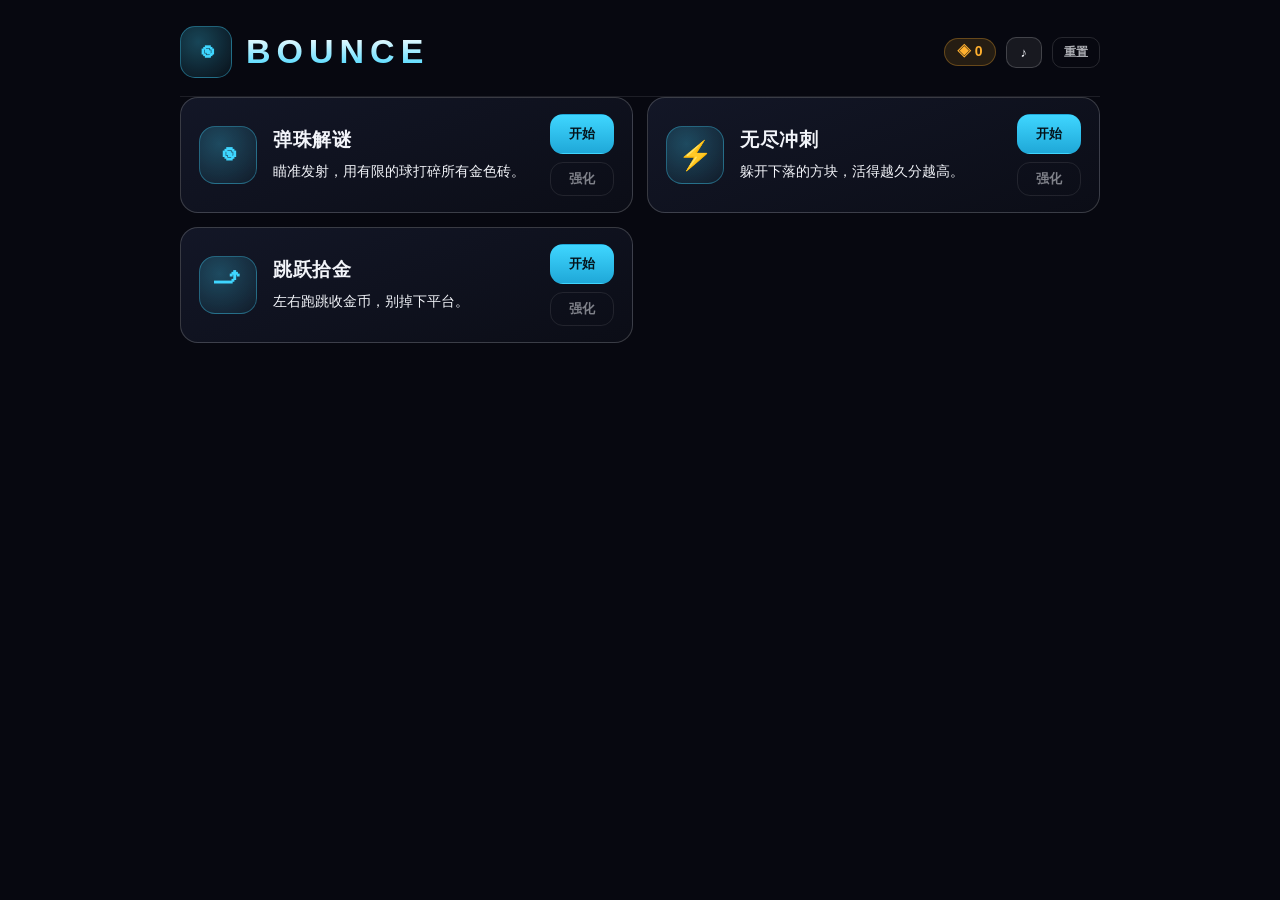
==== index.html @ 0e56fa8e "v31: add 跳跃拾金 platformer as third game; horizontal viewport, own shop, unified wallet" ====
<!DOCTYPE html>
<html lang="zh-CN">
<head>
<meta charset="UTF-8">
<meta name="viewport" content="width=device-width, initial-scale=1.0, maximum-scale=1.0, user-scalable=no">
<meta name="description" content="BOUNCE · 弹珠解谜、无尽冲刺、跳跃拾金。">
<title>BOUNCE</title>
<link rel="icon" href="data:image/svg+xml,%3Csvg xmlns='http://www.w3.org/2000/svg' viewBox='0 0 32 32'%3E%3Ccircle cx='16' cy='16' r='7' fill='%233fd6ff'/%3E%3Cpath d='M4 26 L28 10' stroke='%23ffb02e' stroke-width='3' stroke-linecap='round' stroke-dasharray='4 3'/%3E%3C/svg%3E">
<link rel="manifest" href="manifest.webmanifest?v=31">
<meta name="theme-color" content="#05060c">
<link rel="apple-touch-icon" href="icon-512.png">
<link rel="stylesheet" href="style.css?v=31">
</head>
<body>
<div id="app">
  <canvas id="game"></canvas>

  <div id="errOverlay" class="hidden">
    <div class="err-box"><h3>错误</h3><pre id="errText"></pre></div>
  </div>

  <div id="phaseBanner" class="phase-banner hidden"></div>

  <!-- In-game HUD -->
  <div id="hud" class="hidden">
    <div class="top">
      <button id="btnBack" class="chip">← 大厅</button>
      <button id="btnMenu" class="chip">菜单</button>
      <div class="lvname"><b id="hudName">—</b><span id="hudGoal">—</span></div>
      <div class="topright">
        <span id="hudCoin" class="coin">◈ 0</span>
        <button id="btnSound" class="chip">♪</button>
      </div>
    </div>

    <div class="statusbar">
      <div class="stat"><span>剩余球</span><b id="hudBalls">0</b></div>
      <div class="stat"><span>目标</span><b id="hudTargets">0</b></div>
      <div class="stat"><span>连击</span><b id="hudCombo">0</b></div>
    </div>

    <div class="autoline" id="hudAuto">拖动 / ←→ 瞄准 · ↑↓ 力度 · 空格发射</div>

    <div class="bottom">
      <button id="btnUndo" class="act hidden">撤回<kbd>Z</kbd></button>
      <button id="btnRestart" class="act">重来<kbd>R</kbd></button>
      <button id="btnNext" class="act primary hidden">下一关<kbd>N</kbd></button>
    </div>

    <div id="pad" class="pad">
      <button id="padRotL" class="pk">⟲</button>
      <button id="padPwrU" class="pk">▲</button>
      <button id="padFire" class="pk fire">●</button>
      <button id="padPwrD" class="pk">▼</button>
      <button id="padRotR" class="pk">⟳</button>
    </div>

    <!-- 跳跃拾金的虚拟按键：只在 hop 模式显示，按住左右持续跑、点右下起跳 -->
    <div id="hopPad" class="hop-pad hidden">
      <div class="hop-lr">
        <button id="hopLeft" class="hk">◀</button>
        <button id="hopRight" class="hk">▶</button>
      </div>
      <button id="hopJump" class="hk jump">⤴</button>
    </div>
  </div>

  <!-- Game hall: one card per game, driven by the B.Games registry -->
  <div id="screenHub" class="screen hub-screen">
    <div class="portal">
      <header class="portal-head">
        <div class="brand">
          <div class="brand-mark">◉</div>
          <div class="brand-txt"><h1>BOUNCE</h1></div>
        </div>
        <div class="portal-wallet">
          <span class="coin">◈ <b id="hCoin">0</b></span>
          <button id="btnHubSound" class="chip">♪</button>
          <button id="btnHubReset" class="chip ghost small">重置</button>
        </div>
      </header>

      <div id="hubContinue" class="portal-continue hidden">
        <b id="hubLastName">—</b>
        <button id="btnHubContinue" class="btn primary">继续玩</button>
      </div>

      <div id="hubToolbar" class="portal-toolbar hidden">
        <div id="hubCats" class="cats"></div>
        <label class="search"><span>⌕</span><input id="hubSearch" type="search" placeholder="找游戏" autocomplete="off"></label>
      </div>

      <div id="gameCards" class="gamecards"></div>
      <p id="hubEmpty" class="portal-empty hidden">没找到这个游戏</p>
    </div>
  </div>

  <!-- Marble puzzle menu -->
  <div id="screenMenu" class="screen">
    <div class="mi">
      <div class="glow"></div>
      <button id="btnMenuBack" class="backlink">← 大厅</button>
      <h1>弹珠解谜</h1>
      <p class="sub">200 关全开 · 球有限，弹道可见</p>
      <div class="mstats">
        <div><b id="mCoin">0</b><span>金币</span></div>
        <div><b id="mDone">0</b><span>已通关</span></div>
        <div><b id="mBest">—</b><span>最远</span></div>
      </div>
      <div class="btns">
        <button id="btnPlay2" class="btn primary big">继续 · 第 <span id="mNext">1</span> 关</button>
        <button id="btnLv" class="btn ghost">选关</button>
        <button id="btnUp" class="btn ghost">强化</button>
        <button id="btnHow" class="btn ghost">玩法介绍</button>
        <button id="btnReset" class="btn ghost small">重置存档</button>
      </div>
    </div>
  </div>

  <!-- Level select -->
  <div id="screenLevels" class="screen hidden">
    <div class="li">
      <div class="lhead"><h2>选择关卡</h2><span id="lvProgress"></span></div>
      <div class="ltools">
        <div id="lvRanges" class="ranges">
          <button class="range on">1–50</button>
          <button class="range">51–100</button>
          <button class="range">101–150</button>
          <button class="range">151–200</button>
        </div>
        <div class="jump">
          <input id="lvJump" type="number" min="1" max="200" placeholder="关号">
          <button id="btnLvJump" class="btn ghost small">跳转</button>
        </div>
      </div>
      <div id="lvGrid" class="grid"></div>
      <button id="btnLvBack" class="btn ghost">返回</button>
    </div>
  </div>

  <!-- Marble upgrades -->
  <div id="screenUpgrades" class="screen hidden">
    <div class="li">
      <div class="lhead">
        <h2>强化</h2>
        <span class="coin big">◈ <b id="upCoin">0</b></span>
      </div>
      <p class="uphint">阵亡金币不丢，每一关都为下一关蓄水。</p>
      <div id="upList" class="uplist"></div>
      <button id="btnUpBack" class="btn ghost">返回</button>
    </div>
  </div>

  <!-- Runner upgrades -->
  <div id="screenRunnerShop" class="screen hidden">
    <div class="li">
      <div class="lhead">
        <h2>无尽冲刺 · 强化</h2>
        <span class="coin big">◈ <b id="runnerWallet">0</b></span>
      </div>
      <p class="uphint">跑出来的金币买永久强化，阵亡保留，跨局生效。</p>
      <div id="runnerUpList" class="uplist"></div>
      <button id="btnRunnerMute" class="btn ghost">🔊 音乐：开</button>
      <button id="btnRunnerBack" class="btn ghost">返回大厅</button>
    </div>
  </div>

  <!-- Hop upgrades -->
  <div id="screenHopShop" class="screen hidden">
    <div class="li">
      <div class="lhead">
        <h2>跳跃拾金 · 强化</h2>
        <span class="coin big">◈ <b id="hopWallet">0</b></span>
      </div>
      <p class="uphint">跑出来的金币买永久强化，阵亡保留，跨局生效。</p>
      <div id="hopUpList" class="uplist"></div>
      <button id="btnHopBack" class="btn ghost">返回大厅</button>
    </div>
  </div>

  <!-- Result -->
  <div id="screenResult" class="screen hidden">
    <div class="ri">
      <p id="rTitle" class="rtitle">通关</p>
      <div id="rStars" class="rstars"></div>
      <div id="rStats" class="rstats"></div>
      <div class="rbtns">
        <button id="btnAgain" class="btn primary">再玩一次</button>
        <button id="btnNext2" class="btn ghost">下一关</button>
        <button id="btnHome" class="btn ghost">选关</button>
        <button id="btnResultHub" class="btn ghost">回大厅</button>
      </div>
    </div>
  </div>

  <!-- How to play -->
  <div id="screenHow" class="screen hidden">
    <div class="hi">
      <h2>玩法介绍</h2>
      <div class="hl">
        <div class="step"><b>目标</b><span>打碎所有<b class="gold">金色目标砖</b>即可过关，其它砖可打可不打。</span></div>
        <div class="step"><b>第一步 · 瞄准</b><span>在场上<b>按住往任意方向拖</b>，球会从边框沿这个方向打进来；也可以用<b>←→ 调角度、↑↓ 调力度、空格发射</b>（手机用屏幕箭头）。会出现一条虚线——那就是球真实会走的路线。四面都是墙，上下左右都能打。</span></div>
        <div class="step"><b>第二步 · 谋划</b><span>虚线只显示前 <b id="howSeg">2</b> 次反弹，之后是黑的。你能算多远，就是你的本事。<b>强化能让你看得更远。</b></span></div>
        <div class="step"><b>第三步 · 省球</b><span>球有限。清完目标前球用光 = <b class="red">游戏结束</b>。所以真正的难题不是"能不能过"，而是<b>"用几颗球过"</b>——没用掉的球变成金币。</span></div>

        <div><b>场上都有啥</b><span>
          <i class="lg brick"></i><b>普通砖</b> 数字是血量，一下掉一格<br>
          <i class="lg target"></i><b class="gold">目标砖</b> 必须清空，发光金色<br>
          <i class="lg steel"></i><b>钢块</b> 打不碎，只能反弹——当跳板用<br>
          <i class="lg bomb"></i><b>炸弹</b> 一碰就炸，炸到周围所有砖<br>
          <i class="lg portal"></i><b>传送门</b> 进一个门会<b>随机</b>从另一扇出来，每发出口都不一样；所以虚线<b>只画到门口</b>，进门后往哪走是随机的——这是整局里唯一算不到的地方。<br>
          <i class="lg plus"></i><b>+1 球</b> 碰到了多一颗球<br>
          <i class="lg crack"></i><b>裂缝砖</b> 击碎它全场砖掉 2 血——<b>优先打它</b><br>
          <i class="lg coin"></i><b>金币砖</b> 击碎得 15 金币<br>
          <i class="lg bumper"></i><b>弹板</b> 圆形；把你弹开并加连击——当助推器用
        </span></div>
        <div><b>连击</b><span>一颗球不落地连续命中累积连击；每 6 连击 +1 伤害。所以<b>穿缝比硬刚更划算</b>。到 12 连击球尾变金色。</span></div>
        <div><b>绝杀</b><span>用<b>最后一颗球</b>清掉最后一个目标就算绝杀：<b class="gold">金币 ×2</b>。省球不只是省——是存下了一记绝杀。</span></div>
        <div><b>金币</b><span>清场给金币，<b>剩的球越多 = 金币越多</b>。去「强化」买永久升级，阵亡也保留。</span></div>
        <div><b>快捷键</b><span><kbd>←→</kbd> 角度 · <kbd>↑↓</kbd> 力度 · <kbd>空格</kbd> 发射 · <kbd>R</kbd> 重来 · <kbd>Z</kbd> 撤回 · <kbd>N</kbd> 下一关 · <kbd>Esc</kbd> 回大厅</span></div>
      </div>
      <button id="btnHowBack" class="btn primary">知道了</button>
    </div>
  </div>
</div>

<!-- ?v= is the cache stamp: bump every v= by one each time code changes, so the browser re-downloads. -->
<script src="js/util.js?v=31"></script>
<script src="js/audio.js?v=31"></script>
<script src="js/music.js?v=31"></script>
<script src="js/board.js?v=31"></script>
<script src="js/physics.js?v=31"></script>
<script src="js/levelgen.js?v=31"></script>
<script src="js/fx.js?v=31"></script>
<script src="js/render.js?v=31"></script>
<script src="js/meta.js?v=31"></script>
<script src="js/game.js?v=31"></script>
<script src="js/runner.js?v=31"></script>
<script src="js/hop.js?v=31"></script>
<script src="js/ui.js?v=31"></script>
<script src="js/main.js?v=31"></script>
</body>
</html>
---- style.css ----
:root{
  --bg:#070810; --bg2:#0c0e17; --card:#141824; --card2:#1b2030;
  --line:rgba(255,255,255,.09); --line2:rgba(255,255,255,.18);
  --t1:#f2f4f9; --t2:#a2a8bd; --t3:#6a7085;
  --amber:#ffb02e; --cyan:#3fd6ff; --green:#46e08a; --red:#ff5a5a; --pink:#ff7ae0; --purple:#a97bff;
  --font:"PingFang SC","Noto Sans SC","Microsoft YaHei",-apple-system,sans-serif;
}
*{margin:0;padding:0;box-sizing:border-box}
html,body{height:100%;overflow:hidden}
body{
  background:var(--bg); color:var(--t1); font-family:var(--font);
  -webkit-font-smoothing:antialiased; user-select:none; -webkit-user-select:none;
  touch-action:none;
}
#app{position:fixed;inset:0;overflow:hidden}
canvas#game{position:absolute;inset:0;width:100%;height:100%;display:block;touch-action:none;cursor:crosshair}
.hidden{display:none !important}

/* ---------- HUD ---------- */
#hud{position:absolute;inset:0;pointer-events:none;z-index:5}
#hud .top{
  position:absolute;top:0;left:0;right:0;height:56px;
  display:flex;align-items:center;gap:14px;padding:0 18px;
  background:linear-gradient(180deg,rgba(7,8,16,.92),rgba(7,8,16,0));
}
#hud .top .lvname{display:flex;flex-direction:column;line-height:1.25}
#hud .top .lvname b{font-size:16px;font-weight:800;letter-spacing:.5px}
#hud .top .lvname span{font-size:12px;color:var(--t3)}
#hud .topright{margin-left:auto;display:flex;align-items:center;gap:10px}
.coin{
  font-size:14px;font-weight:800;color:var(--amber);
  background:rgba(255,176,46,.12);border:1px solid rgba(255,176,46,.3);
  padding:4px 12px;border-radius:20px;font-variant-numeric:tabular-nums;
}
.coin.big{font-size:17px;padding:6px 16px}
.coin.big b{font-size:20px}

.chip,.act{
  pointer-events:auto;font-family:var(--font);cursor:pointer;
  background:rgba(255,255,255,.07);border:1px solid var(--line2);color:var(--t1);
  border-radius:10px;font-size:13px;font-weight:700;padding:7px 14px;
  transition:.14s;display:inline-flex;align-items:center;gap:7px;
}
.chip:hover,.act:hover{background:rgba(255,255,255,.14);transform:translateY(-1px)}
.chip:active,.act:active{transform:translateY(0)}
kbd{
  font-family:var(--font);font-size:10px;font-weight:800;color:var(--t3);
  border:1px solid var(--line2);border-radius:4px;padding:1px 5px;background:rgba(255,255,255,.04);
}

.statusbar{
  position:absolute;top:64px;left:18px;display:flex;flex-direction:column;gap:8px;
}
.stat{
  background:rgba(12,14,23,.78);border:1px solid var(--line);border-radius:11px;
  padding:7px 13px;min-width:96px;display:flex;align-items:baseline;gap:9px;
  backdrop-filter:blur(6px);
}
.stat span{font-size:11px;color:var(--t3);font-weight:700}
.stat b{font-size:19px;font-weight:900;margin-left:auto;font-variant-numeric:tabular-nums;line-height:1}
#hudBalls{color:var(--cyan)}
#hudTargets{color:var(--amber)}
#hudCombo{color:var(--pink)}
.stat.flash b{animation:pop .28s ease-out}
@keyframes pop{0%{transform:scale(1.5);filter:brightness(2)}100%{transform:scale(1)}}

.autoline{
  position:absolute;left:50%;bottom:96px;transform:translateX(-50%);
  font-size:13.5px;color:var(--t2);background:rgba(12,14,23,.8);
  border:1px solid var(--line);border-radius:20px;padding:7px 18px;white-space:nowrap;
  backdrop-filter:blur(6px);transition:.2s;
}
.autoline.warn{color:var(--red);border-color:rgba(255,90,90,.4)}
.autoline.good{color:var(--green);border-color:rgba(70,224,138,.4)}

/* 按钮收在右下角一小簇，中间和底部大片区域留给拖动瞄准。
   之前铺满整行会把发射点（画面正下方）压住，玩家按下去点到的是按钮，不是画面。 */
#hud .bottom{
  position:absolute;right:20px;bottom:16px;
  display:flex;align-items:center;gap:9px;
}
#hud .bottom .act{background:rgba(12,14,23,.88);backdrop-filter:blur(6px)}
.act.primary{background:linear-gradient(180deg,var(--cyan),#1fa8d8);border-color:transparent;color:#04121a}
.act.primary:hover{filter:brightness(1.15)}
.act.warn{background:rgba(255,90,90,.16);border-color:rgba(255,90,90,.4);color:var(--red)}

/* ---------- 全屏页 ---------- */
.screen{
  position:absolute;inset:0;z-index:20;display:flex;
  background:radial-gradient(ellipse at 50% 40%,rgba(20,24,40,.94),rgba(7,8,16,.98));
  overflow-y:auto;padding:32px 20px;
}
/* 子内容用 margin:auto 居中：内容比视口矮时垂直居中；比视口高时从顶部开始（可正常滚动，不被居中裁掉） */
.screen > *{ margin:auto; }
.mi{text-align:center;max-width:520px;position:relative}
.mi .glow{
  position:absolute;left:50%;top:-70px;width:460px;height:260px;transform:translateX(-50%);
  background:radial-gradient(ellipse,rgba(63,214,255,.16),transparent 70%);pointer-events:none;
}
.mi h1{
  font-size:74px;font-weight:900;letter-spacing:8px;line-height:1;
  background:linear-gradient(180deg,#fff,var(--cyan));-webkit-background-clip:text;background-clip:text;
  -webkit-text-fill-color:transparent;filter:drop-shadow(0 4px 30px rgba(63,214,255,.35));
}
.mi .sub{color:var(--t2);font-size:14.5px;margin-top:12px;letter-spacing:1px}
.mstats{display:flex;justify-content:center;gap:34px;margin:30px 0 26px}
.mstats div{display:flex;flex-direction:column;gap:3px}
.mstats b{font-size:26px;font-weight:900;color:var(--amber);font-variant-numeric:tabular-nums}
.mstats span{font-size:11.5px;color:var(--t3)}
.btns{display:flex;flex-direction:column;gap:11px;align-items:stretch}
.btn{
  font-family:var(--font);cursor:pointer;border-radius:13px;font-size:15px;font-weight:800;
  padding:14px 22px;border:1px solid var(--line2);background:rgba(255,255,255,.06);color:var(--t1);
  transition:.14s;
}
.btn:hover{background:rgba(255,255,255,.13);transform:translateY(-2px)}
.btn:active{transform:translateY(0)}
.btn.primary{background:linear-gradient(180deg,var(--cyan),#1fa8d8);border-color:transparent;color:#04121a}
.btn.primary:hover{filter:brightness(1.15)}
.btn.big{font-size:17px;padding:17px 22px}
.btn.small{font-size:12px;padding:9px 14px;opacity:.5}
.btn.small:hover{opacity:.9}
.btn.ghost{background:transparent}
.btn:disabled{opacity:.32;cursor:not-allowed;transform:none !important}

/* 选关 / 强化站 */
.li{width:100%;max-width:760px}
.lhead{display:flex;align-items:center;justify-content:space-between;margin-bottom:18px}
.lhead h2{font-size:26px;font-weight:900}
.lhead span{font-size:13px;color:var(--t3)}
.grid{display:grid;grid-template-columns:repeat(auto-fill,minmax(96px,1fr));gap:11px;margin-bottom:26px}
.gcell{
  aspect-ratio:1;border-radius:13px;border:1px solid var(--line2);background:var(--card);
  display:flex;flex-direction:column;align-items:center;justify-content:center;gap:3px;
  cursor:pointer;transition:.14s;position:relative;font-family:var(--font);color:var(--t1);
}
.gcell:hover{border-color:var(--cyan);transform:translateY(-3px);background:var(--card2)}
.gcell b{font-size:22px;font-weight:900;font-variant-numeric:tabular-nums}
.gcell small{font-size:10.5px;color:var(--t3)}
.gcell.done{background:linear-gradient(160deg,rgba(70,224,138,.14),var(--card));border-color:rgba(70,224,138,.4)}
.gcell.done b{color:var(--green)}
.gcell.cur{border-color:var(--cyan);box-shadow:0 0 0 2px rgba(63,214,255,.25)}
.gcell .st{font-size:10px;color:var(--amber);letter-spacing:1px}

.uphint{font-size:13px;color:var(--t3);margin:-6px 0 16px}
.uplist{display:flex;flex-direction:column;gap:11px;margin-bottom:26px}
.up{
  display:flex;align-items:center;gap:16px;background:var(--card);border:1px solid var(--line2);
  border-radius:14px;padding:15px 18px;transition:.14s;
}
.up.max{border-color:rgba(70,224,138,.35);background:linear-gradient(90deg,rgba(70,224,138,.08),var(--card))}
.up i{
  width:42px;height:42px;flex:none;border-radius:11px;display:flex;align-items:center;justify-content:center;
  font-size:20px;font-style:normal;background:rgba(255,255,255,.07);
}
.up .info{flex:1;min-width:0}
.up .info b{font-size:15px;font-weight:800;display:block}
.up .info span{font-size:12.5px;color:var(--t2);display:block;margin-top:2px;line-height:1.5}
.up .pips{display:flex;gap:3px;margin-top:6px}
.up .pips em{width:16px;height:4px;border-radius:2px;background:rgba(255,255,255,.13)}
.up .pips em.on{background:var(--cyan)}
.up .buy{
  flex:none;font-family:var(--font);cursor:pointer;border-radius:10px;font-weight:800;font-size:13px;
  padding:10px 16px;border:1px solid transparent;background:linear-gradient(180deg,var(--amber),#e08b12);
  color:#2a1600;transition:.14s;white-space:nowrap;
}
.up .buy:hover{filter:brightness(1.12);transform:translateY(-1px)}
.up .buy:disabled{opacity:.3;cursor:not-allowed;transform:none}
.up .buy.done{background:rgba(70,224,138,.16);color:var(--green);border-color:rgba(70,224,138,.3)}

/* 结算 */
.ri{text-align:center;max-width:440px}
.rtitle{font-size:44px;font-weight:900;letter-spacing:3px;line-height:1.1}
.rtitle.win{color:var(--green);text-shadow:0 0 40px rgba(70,224,138,.4)}
.rtitle.clutch{color:var(--amber);text-shadow:0 0 50px rgba(255,176,46,.65);animation:clutchpop .5s ease-out}
@keyframes clutchpop{0%{transform:scale(.4);opacity:0}60%{transform:scale(1.18)}100%{transform:scale(1)}}
.rtitle.lose{color:var(--red);text-shadow:0 0 40px rgba(255,90,90,.35)}
.rstars{font-size:30px;letter-spacing:6px;margin:14px 0 6px;color:var(--amber);min-height:38px}
.rstats{
  display:flex;flex-direction:column;gap:8px;margin:16px 0 26px;
  background:var(--card);border:1px solid var(--line);border-radius:14px;padding:16px 20px;
}
.rstats div{display:flex;justify-content:space-between;font-size:13.5px}
.rstats div span{color:var(--t3)}
.rstats div b{font-weight:800;font-variant-numeric:tabular-nums}
.rstats div.hl b{color:var(--amber);font-size:16px}
.rbtns{display:flex;flex-direction:column;gap:10px}

/* 怎么玩 */
.hi{max-width:620px;color:var(--t1)}
.hi h2{font-size:26px;font-weight:900;margin-bottom:18px}
.hl{display:flex;flex-direction:column;gap:14px;font-size:14px;line-height:1.7}
.hl > div{
  background:var(--card);border:1px solid var(--line);border-left:3px solid var(--cyan);
  border-radius:0 12px 12px 0;padding:14px 18px;
}
.hl > div > b{display:block;font-size:14.5px;font-weight:800;margin-bottom:4px;color:var(--cyan)}
.hl .step > b{color:var(--amber)}
.hl span{color:var(--t2)}
.hl b{color:var(--t1)}
.hl .gold{color:var(--amber)}
.hl .red{color:var(--red)}
.lg{display:inline-block;width:13px;height:13px;border-radius:3px;margin-right:7px;vertical-align:-1px}
.lg.brick{background:linear-gradient(160deg,#5a86ff,#2d4bb8)}
.lg.target{background:linear-gradient(160deg,#ffd470,#e09b12);box-shadow:0 0 8px rgba(255,176,46,.7)}
.lg.steel{background:linear-gradient(160deg,#8e97ad,#4b5468)}
.lg.bomb{background:linear-gradient(160deg,#ff8a6a,#c9331c);border-radius:50%}
.lg.portal{background:linear-gradient(160deg,#c79bff,#7b3fd8);border-radius:50%}
.lg.plus{background:linear-gradient(160deg,#7dffb0,#1fa860);border-radius:50%}
.lg.crack{background:linear-gradient(160deg,#c8ccd8,#7a7f90)}
.lg.coin{background:linear-gradient(160deg,#ffe08a,#e0a010);border-radius:50%}
.lg.bumper{background:radial-gradient(circle,#2a1a05 40%,#ffb02e 42%);border-radius:50%}
.lg.well{background:radial-gradient(circle,rgba(63,214,255,.25),rgba(63,214,255,.6));border-radius:50%;border:2px dashed #3fd6ff}

/* PHASE 2 入场横幅（100关后短暂出现） */
.phase-banner{
  position:absolute;left:50%;top:36%;transform:translate(-50%,-50%) scale(.9);
  z-index:30;pointer-events:none;text-align:center;
  font-size:42px;font-weight:900;letter-spacing:5px;line-height:1.1;
  background:linear-gradient(180deg,#fff,var(--cyan));-webkit-background-clip:text;background-clip:text;
  -webkit-text-fill-color:transparent;filter:drop-shadow(0 4px 30px rgba(63,214,255,.5));
  opacity:0;transition:opacity .4s,transform .4s;
}
.phase-banner.show{opacity:1;transform:translate(-50%,-50%) scale(1)}
.phase-banner small{
  display:block;font-size:15px;letter-spacing:2px;font-weight:700;margin-top:10px;
  color:var(--t2);-webkit-text-fill-color:var(--t2);
}

/* 错误层 */
#errOverlay{
  position:absolute;inset:0;z-index:99;background:rgba(7,8,16,.96);
  display:flex;align-items:center;justify-content:center;padding:30px;
}
.err-box{max-width:640px;width:100%}
.err-box h3{color:var(--red);font-size:20px;margin-bottom:12px}
.err-box pre{
  background:var(--bg2);border:1px solid var(--line2);border-radius:10px;padding:16px;
  font-size:12px;color:var(--t2);white-space:pre-wrap;word-break:break-all;line-height:1.6;
  font-family:"SF Mono",Menlo,monospace;
}

@media (max-height:700px){
  .mi h1{font-size:56px}
  .mstats{margin:20px 0 18px}
  .statusbar{top:58px}
}

/* ---------- 触屏方向键（手机端网页版用，电脑端用键盘）---------- */
/* 默认隐藏：桌面有键盘 ←→↑↓ 空格 覆盖；仅在粗指针（触屏）设备显示。
   放在左下角，避开画面正下方的发射点（中线）和右下的功能按钮簇。 */
#hud .pad{
  position:absolute;left:16px;bottom:16px;pointer-events:none;
  display:none;opacity:0;transition:opacity .2s;
}
.pad{
  display:grid;pointer-events:none;
  grid-template-columns:repeat(3,54px);
  grid-template-rows:repeat(3,54px);
  grid-template-areas:
    ". up ."
    "left fire right"
    ". down .";
  gap:8px;
}
#padRotL{grid-area:left}
#padPwrU{grid-area:up}
#padFire{grid-area:fire}
#padPwrD{grid-area:down}
#padRotR{grid-area:right}
.pk{
  pointer-events:auto;cursor:pointer;font-family:var(--font);
  display:flex;align-items:center;justify-content:center;
  font-size:24px;font-weight:900;line-height:1;color:var(--t1);
  background:rgba(12,14,23,.82);border:1px solid var(--line2);
  border-radius:14px;backdrop-filter:blur(6px);
  -webkit-tap-highlight-color:transparent;
  touch-action:manipulation;user-select:none;-webkit-user-select:none;
  transition:transform .08s,background .12s;
}
.pk:active{background:rgba(63,214,255,.22);border-color:var(--cyan);transform:scale(.92)}
.pk.fire{
  font-size:30px;color:#04121a;
  background:linear-gradient(180deg,var(--cyan),#1fa8d8);border-color:transparent;
}
.pk.fire:active{background:linear-gradient(180deg,#5fe2ff,#2bb8e6)}
/* ---------- 跳跃拾金：左右跑 + 起跳（只在粗指针设备出现，桌面用方向键 / 空格）---------- */
#hud .hop-pad{
  position:absolute;left:16px;right:16px;bottom:16px;
  display:flex;align-items:flex-end;justify-content:space-between;
  pointer-events:none;opacity:.72;transition:opacity .2s;
}
#hud .hop-pad:hover{opacity:1}
.hop-pad .hop-lr{display:flex;gap:10px;pointer-events:none}
.hk{
  pointer-events:auto;cursor:pointer;font-family:var(--font);
  width:62px;height:62px;display:flex;align-items:center;justify-content:center;
  font-size:26px;font-weight:900;line-height:1;color:var(--t1);
  background:rgba(12,14,23,.82);border:1px solid var(--line2);
  border-radius:16px;backdrop-filter:blur(6px);
  -webkit-tap-highlight-color:transparent;
  touch-action:none;user-select:none;-webkit-user-select:none;
  transition:transform .08s,background .12s;
}
.hk:active{background:rgba(63,214,255,.22);border-color:var(--cyan);transform:scale(.92)}
.hk.jump{
  width:76px;height:76px;font-size:32px;color:#04121a;
  background:linear-gradient(180deg,var(--cyan),#1fa8d8);border-color:transparent;
}
/* 跳跃拾金：顶栏不重复显示合集金币（画布内已有本局金币），提示条下移到按键那一排 */
#hud.hop-mode #hudCoin{display:none}
#hud.hop-mode .autoline{bottom:26px;font-size:12.5px;padding:6px 14px}
@media (max-width:640px){
  #hud.hop-mode .autoline{bottom:104px}
  .hk{width:54px;height:54px;font-size:22px}
  .hk.jump{width:64px;height:64px;font-size:27px}
}
/* 触屏设备才显示整套方向键 */
@media (hover:none) and (pointer:coarse){
  #hud .pad{display:grid;opacity:1}
  #hud .hop-pad{display:flex}
}

/* ---------- 游戏大厅（门户）---------- */
.backlink{
  position:absolute;top:14px;left:16px;
  font-family:var(--font);cursor:pointer;border:none;background:none;
  color:var(--t2);font-size:13px;font-weight:700;padding:6px 8px;letter-spacing:.5px;
  transition:.14s;
}
.backlink:hover{color:var(--t1)}
.hub .sub{color:var(--t2);font-size:13.5px;margin-top:10px;letter-spacing:.5px}

.hub-screen{padding:26px 24px;background:#070810}
.hub-screen > *{margin:0 auto}
.portal{width:100%;max-width:920px;position:relative}
.portal-head{
  display:flex;align-items:center;justify-content:space-between;gap:20px;flex-wrap:wrap;
  padding-bottom:18px;border-bottom:1px solid var(--line);
}
.brand{display:flex;align-items:center;gap:14px}
.brand-mark{
  width:52px;height:52px;flex:none;border-radius:15px;
  display:flex;align-items:center;justify-content:center;font-size:26px;font-weight:900;
  background:radial-gradient(circle at 35% 30%,rgba(63,214,255,.3),rgba(63,214,255,.04));
  border:1px solid rgba(63,214,255,.38);color:var(--cyan);
}
.brand-txt h1{
  font-size:34px;font-weight:900;letter-spacing:6px;line-height:1.05;
  background:linear-gradient(180deg,#fff,var(--cyan));-webkit-background-clip:text;background-clip:text;
  -webkit-text-fill-color:transparent;
}
.portal-wallet{display:flex;align-items:center;gap:10px;flex-wrap:wrap}
.chip.ghost{background:transparent;opacity:.7;padding:6px 11px;font-size:12px}

.portal-continue{
  display:flex;align-items:center;justify-content:space-between;gap:16px;
  margin-top:18px;padding:14px 18px;border-radius:14px;
  background:linear-gradient(100deg,rgba(63,214,255,.13),rgba(20,24,40,.55));
  border:1px solid rgba(63,214,255,.28);
}
.portal-continue b{font-size:16px;letter-spacing:.5px}
.portal-continue .btn{padding:10px 26px;font-size:14px}

.portal-toolbar{display:flex;align-items:center;justify-content:space-between;gap:16px;flex-wrap:wrap;margin:24px 0 16px}
.cats{display:flex;gap:8px;flex-wrap:wrap}
.cat{
  font-family:var(--font);cursor:pointer;font-size:13px;font-weight:700;color:var(--t2);
  background:rgba(255,255,255,.05);border:1px solid var(--line);border-radius:20px;
  padding:7px 16px;transition:.14s;
}
.cat:hover{color:var(--t1);background:rgba(255,255,255,.11)}
.cat.on{color:#04121a;background:var(--cyan);border-color:transparent}
.search{
  display:flex;align-items:center;gap:8px;background:rgba(255,255,255,.05);
  border:1px solid var(--line);border-radius:20px;padding:5px 14px;color:var(--t3);
}
.search span{font-size:18px;line-height:1}
.search input{
  font-family:var(--font);font-size:13px;color:var(--t1);
  background:transparent;border:none;outline:none;width:130px;
}
.search input::placeholder{color:var(--t3)}

.gamecards{
  display:grid;grid-template-columns:repeat(auto-fill,minmax(420px,1fr));
  gap:14px;width:100%;max-width:none;margin:0;
}
.gcard{
  display:flex;align-items:center;gap:16px;text-align:left;min-height:104px;
  background:linear-gradient(160deg,rgba(20,24,40,.94),rgba(12,14,23,.94));
  border:1px solid var(--line2);border-radius:18px;padding:16px 18px;
  transition:.16s;
}
.gcard:hover{transform:translateY(-3px);border-color:var(--cyan);box-shadow:0 14px 34px rgba(0,0,0,.4)}
.gico{
  flex:0 0 auto;width:58px;height:58px;border-radius:16px;
  display:flex;align-items:center;justify-content:center;
  font-size:28px;font-weight:900;
  background:radial-gradient(circle at 35% 30%,rgba(63,214,255,.28),rgba(63,214,255,.04));
  border:1px solid rgba(63,214,255,.35);color:var(--cyan);
}
.gbody{flex:1 1 auto;display:flex;flex-direction:column;gap:7px;min-width:0}
.gbody b{font-size:19px;font-weight:900;letter-spacing:.5px}
.gdesc{font-size:14px;color:var(--t1);line-height:1.6}
.gacts{flex:0 0 auto;display:flex;flex-direction:column;gap:8px;align-items:stretch}
.gacts .btn{padding:10px 18px;font-size:13px;white-space:nowrap}
.gacts .btn.small{padding:7px 12px}
.portal-empty{text-align:center;color:var(--t3);font-size:14px;padding:48px 0}

/* 选关：分段 + 跳关 */
.ltools{display:flex;align-items:center;justify-content:space-between;gap:14px;flex-wrap:wrap;margin-bottom:18px}
.ranges{display:flex;gap:8px;flex-wrap:wrap}
.range{
  font-family:var(--font);cursor:pointer;font-size:12.5px;font-weight:700;color:var(--t2);
  background:rgba(255,255,255,.05);border:1px solid var(--line);border-radius:10px;
  padding:8px 14px;transition:.14s;
}
.range:hover{background:rgba(255,255,255,.11);color:var(--t1)}
.range.on{color:#04121a;background:var(--cyan);border-color:transparent}
.jump{display:flex;gap:8px;align-items:center}
.jump input{
  font-family:var(--font);font-size:13px;color:var(--t1);
  background:rgba(255,255,255,.06);border:1px solid var(--line2);
  border-radius:10px;padding:8px 12px;width:96px;outline:none;
}
.jump input:focus{border-color:var(--cyan)}

@media (max-width:640px){
  .hub-screen{padding:20px 16px}
  .portal-head{align-items:flex-start}
  .brand-txt h1{font-size:27px}
  .gamecards{grid-template-columns:1fr}
  .gcard{flex-wrap:wrap}
  .gacts{flex-direction:row;width:100%}
  .gacts .btn{flex:1}
}
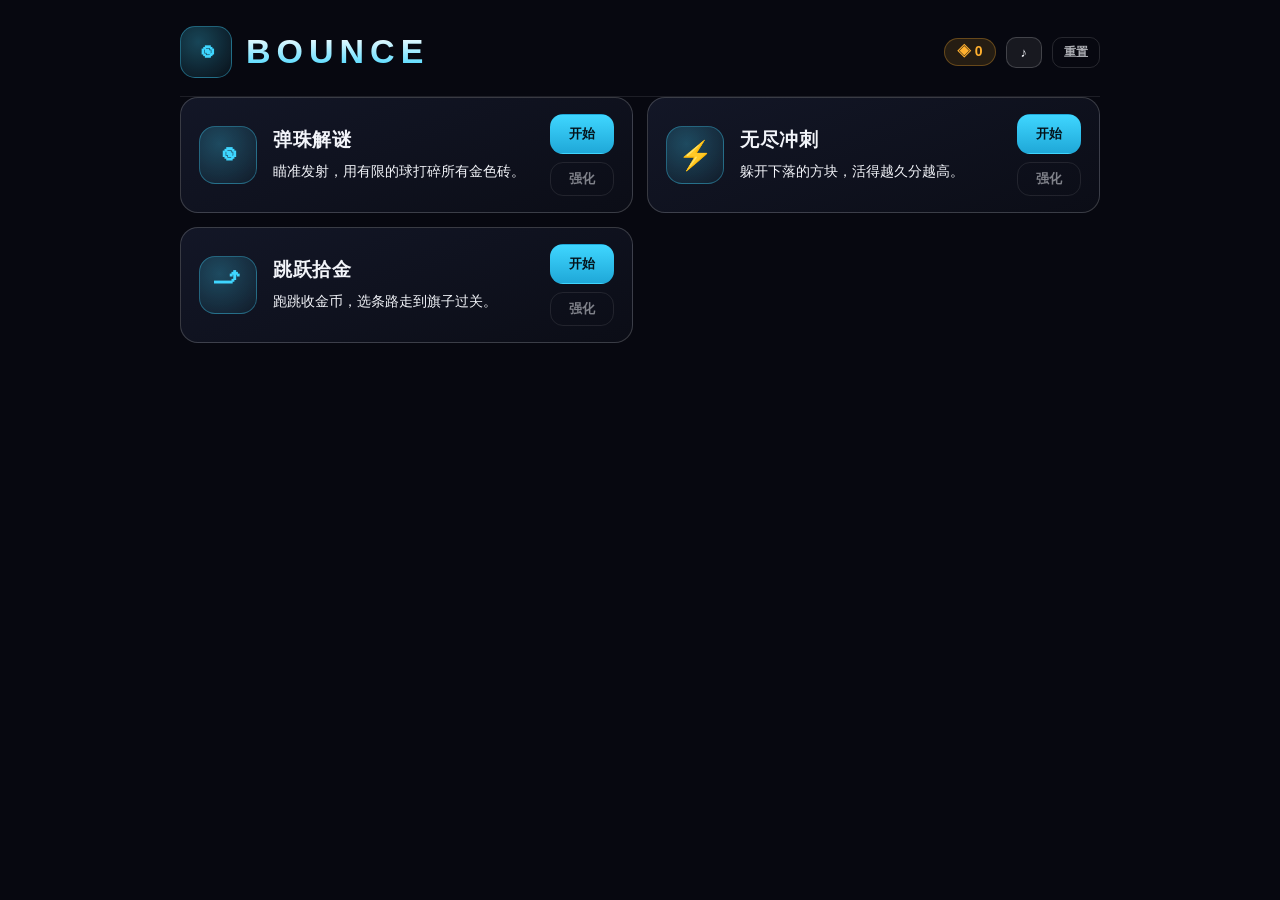
==== commit dfd95217: "v32: 跳跃拾金改为 30 关关卡制 + 分叉道路，补选关/玩法/结算页，移除桌面无用虚拟按键" ====
--- a/index.html
+++ b/index.html
@@ -6,10 +6,10 @@
 <meta name="description" content="BOUNCE · 弹珠解谜、无尽冲刺、跳跃拾金。">
 <title>BOUNCE</title>
 <link rel="icon" href="data:image/svg+xml,%3Csvg xmlns='http://www.w3.org/2000/svg' viewBox='0 0 32 32'%3E%3Ccircle cx='16' cy='16' r='7' fill='%233fd6ff'/%3E%3Cpath d='M4 26 L28 10' stroke='%23ffb02e' stroke-width='3' stroke-linecap='round' stroke-dasharray='4 3'/%3E%3C/svg%3E">
-<link rel="manifest" href="manifest.webmanifest?v=31">
+<link rel="manifest" href="manifest.webmanifest?v=32">
 <meta name="theme-color" content="#05060c">
 <link rel="apple-touch-icon" href="icon-512.png">
-<link rel="stylesheet" href="style.css?v=31">
+<link rel="stylesheet" href="style.css?v=32">
 </head>
 <body>
 <div id="app">
@@ -26,6 +26,7 @@
     <div class="top">
       <button id="btnBack" class="chip">← 大厅</button>
       <button id="btnMenu" class="chip">菜单</button>
+      <button id="btnHopLevels" class="chip hidden">选关</button>
       <div class="lvname"><b id="hudName">—</b><span id="hudGoal">—</span></div>
       <div class="topright">
         <span id="hudCoin" class="coin">◈ 0</span>
@@ -175,6 +176,53 @@
       <p class="uphint">跑出来的金币买永久强化，阵亡保留，跨局生效。</p>
       <div id="hopUpList" class="uplist"></div>
       <button id="btnHopBack" class="btn ghost">返回大厅</button>
+    </div>
+  </div>
+
+  <!-- Hop levels: 30 关全开，星级只记录不解锁 -->
+  <div id="screenHopLevels" class="screen hidden">
+    <div class="li">
+      <div class="lhead">
+        <h2>跳跃拾金 · 选关</h2>
+        <span class="coin big">★ <b id="hopStarTotal">0</b> / 90</span>
+      </div>
+      <div id="hopLevelGrid" class="grid"></div>
+      <div class="lbtns">
+        <button id="btnHopHow" class="btn ghost">玩法</button>
+        <button id="btnHopLevelsBack" class="btn ghost">返回大厅</button>
+      </div>
+    </div>
+  </div>
+
+  <!-- Hop how to play: 玩家主动点开才出现，常驻界面不堆小字 -->
+  <div id="screenHopHow" class="screen hidden">
+    <div class="hi">
+      <h2>怎么玩</h2>
+      <div class="hl">
+        <div class="step"><b>目标</b><span>30 关全开，跑到金色旗子就过关。每关布局固定不变，第二次玩能记得坑在哪。</span></div>
+        <div class="step"><b>两条路</b><span>金色 <b class="gold">↑</b> 是上路：高台金币多，要连跳，后面还有怪。白色 <b>→</b> 是下路：地面稳，金币少。两条路在段末汇合，走错不会卡死。</span></div>
+        <div class="step"><b>操作</b><span><kbd>←→</kbd> 或 <kbd>A D</kbd> 跑，<kbd>空格</kbd> 跳。短按小跳、按住大跳。手机点屏幕三个方向键。</span></div>
+        <div class="step"><b>不能二段跳</b><span>只有站在地上（或刚离开平台一眨眼内）才能起跳。踩到怪物头顶会被弹起，这是唯一能在空中再升一次的方式，还给 3 金币。</span></div>
+        <div class="step"><b>命</b><span>3 条命。碰尖刺、撞怪物侧面、掉出屏幕各扣 1 条，扣完就 GAME OVER，重来本关。扣命后短暂无敌，护盾能挡一次。</span></div>
+        <div class="step"><b>三星</b><span>通关 1 星，本关金币吃到七成再 1 星，一条命没掉再 1 星。星级只记录，不锁关卡。</span></div>
+        <div class="step"><b>金币</b><span>本关金币进合集统一金库，三个游戏共用。通关额外按星级给奖励，去「强化」买永久升级。</span></div>
+      </div>
+      <button id="btnHopHowBack" class="btn primary">知道了</button>
+    </div>
+  </div>
+
+  <!-- Hop level result -->
+  <div id="screenHopResult" class="screen hidden">
+    <div class="ri">
+      <p id="hopRTitle" class="rtitle">过关</p>
+      <div id="hopRStars" class="rstars"></div>
+      <div id="hopRStats" class="rstats"></div>
+      <div class="rbtns">
+        <button id="btnHopAgain" class="btn ghost">重玩本关</button>
+        <button id="btnHopNext" class="btn primary">下一关</button>
+        <button id="btnHopResultLevels" class="btn ghost">选关</button>
+        <button id="btnHopResultHub" class="btn ghost">回大厅</button>
+      </div>
     </div>
   </div>
 
@@ -225,19 +273,19 @@
 </div>
 
 <!-- ?v= is the cache stamp: bump every v= by one each time code changes, so the browser re-downloads. -->
-<script src="js/util.js?v=31"></script>
-<script src="js/audio.js?v=31"></script>
-<script src="js/music.js?v=31"></script>
-<script src="js/board.js?v=31"></script>
-<script src="js/physics.js?v=31"></script>
-<script src="js/levelgen.js?v=31"></script>
-<script src="js/fx.js?v=31"></script>
-<script src="js/render.js?v=31"></script>
-<script src="js/meta.js?v=31"></script>
-<script src="js/game.js?v=31"></script>
-<script src="js/runner.js?v=31"></script>
-<script src="js/hop.js?v=31"></script>
-<script src="js/ui.js?v=31"></script>
-<script src="js/main.js?v=31"></script>
+<script src="js/util.js?v=32"></script>
+<script src="js/audio.js?v=32"></script>
+<script src="js/music.js?v=32"></script>
+<script src="js/board.js?v=32"></script>
+<script src="js/physics.js?v=32"></script>
+<script src="js/levelgen.js?v=32"></script>
+<script src="js/fx.js?v=32"></script>
+<script src="js/render.js?v=32"></script>
+<script src="js/meta.js?v=32"></script>
+<script src="js/game.js?v=32"></script>
+<script src="js/runner.js?v=32"></script>
+<script src="js/hop.js?v=32"></script>
+<script src="js/ui.js?v=32"></script>
+<script src="js/main.js?v=32"></script>
 </body>
 </html>
--- a/style.css
+++ b/style.css
@@ -129,6 +129,7 @@
 .lhead h2{font-size:26px;font-weight:900}
 .lhead span{font-size:13px;color:var(--t3)}
 .grid{display:grid;grid-template-columns:repeat(auto-fill,minmax(96px,1fr));gap:11px;margin-bottom:26px}
+.lbtns{display:flex;gap:10px;justify-content:center;flex-wrap:wrap;margin-bottom:12px}
 .gcell{
   aspect-ratio:1;border-radius:13px;border:1px solid var(--line2);background:var(--card);
   display:flex;flex-direction:column;align-items:center;justify-content:center;gap:3px;
@@ -169,7 +170,8 @@
 .up .buy.done{background:rgba(70,224,138,.16);color:var(--green);border-color:rgba(70,224,138,.3)}
 
 /* 结算 */
-.ri{text-align:center;max-width:440px}
+/* 明确宽度：flex 容器里只写 max-width 会被内容压成一条窄柱，标签和数字挤成一团 */
+.ri{text-align:center;width:100%;max-width:440px}
 .rtitle{font-size:44px;font-weight:900;letter-spacing:3px;line-height:1.1}
 .rtitle.win{color:var(--green);text-shadow:0 0 40px rgba(70,224,138,.4)}
 .rtitle.clutch{color:var(--amber);text-shadow:0 0 50px rgba(255,176,46,.65);animation:clutchpop .5s ease-out}
@@ -189,17 +191,18 @@
 /* 怎么玩 */
 .hi{max-width:620px;color:var(--t1)}
 .hi h2{font-size:26px;font-weight:900;margin-bottom:18px}
-.hl{display:flex;flex-direction:column;gap:14px;font-size:14px;line-height:1.7}
-.hl > div{
+/* 只作用于玩法页 .hi 里的列表：结算页的 .rstats div.hl 是「高亮行」，同名但完全不同的东西 */
+.hi .hl{display:flex;flex-direction:column;gap:14px;font-size:14px;line-height:1.7}
+.hi .hl > div{
   background:var(--card);border:1px solid var(--line);border-left:3px solid var(--cyan);
   border-radius:0 12px 12px 0;padding:14px 18px;
 }
-.hl > div > b{display:block;font-size:14.5px;font-weight:800;margin-bottom:4px;color:var(--cyan)}
-.hl .step > b{color:var(--amber)}
-.hl span{color:var(--t2)}
-.hl b{color:var(--t1)}
-.hl .gold{color:var(--amber)}
-.hl .red{color:var(--red)}
+.hi .hl > div > b{display:block;font-size:14.5px;font-weight:800;margin-bottom:4px;color:var(--cyan)}
+.hi .hl .step > b{color:var(--amber)}
+.hi .hl span{color:var(--t2)}
+.hi .hl b{color:var(--t1)}
+.hi .hl .gold{color:var(--amber)}
+.hi .hl .red{color:var(--red)}
 .lg{display:inline-block;width:13px;height:13px;border-radius:3px;margin-right:7px;vertical-align:-1px}
 .lg.brick{background:linear-gradient(160deg,#5a86ff,#2d4bb8)}
 .lg.target{background:linear-gradient(160deg,#ffd470,#e09b12);box-shadow:0 0 8px rgba(255,176,46,.7)}
@@ -284,10 +287,10 @@
   background:linear-gradient(180deg,var(--cyan),#1fa8d8);border-color:transparent;
 }
 .pk.fire:active{background:linear-gradient(180deg,#5fe2ff,#2bb8e6)}
-/* ---------- 跳跃拾金：左右跑 + 起跳（只在粗指针设备出现，桌面用方向键 / 空格）---------- */
+/* ---------- 跳跃拾金：左右跑 + 起跳（只在触屏出现；桌面用方向键/空格，三个大按钮纯属碍事）---------- */
 #hud .hop-pad{
   position:absolute;left:16px;right:16px;bottom:16px;
-  display:flex;align-items:flex-end;justify-content:space-between;
+  display:none;align-items:flex-end;justify-content:space-between;
   pointer-events:none;opacity:.72;transition:opacity .2s;
 }
 #hud .hop-pad:hover{opacity:1}
@@ -307,15 +310,14 @@
   width:76px;height:76px;font-size:32px;color:#04121a;
   background:linear-gradient(180deg,var(--cyan),#1fa8d8);border-color:transparent;
 }
-/* 跳跃拾金：顶栏不重复显示合集金币（画布内已有本局金币），提示条下移到按键那一排 */
+/* 跳跃拾金：顶栏不重复显示合集金币（画布内已有本局金币）；提示条是空的，直接不占位 */
 #hud.hop-mode #hudCoin{display:none}
-#hud.hop-mode .autoline{bottom:26px;font-size:12.5px;padding:6px 14px}
+#hud.hop-mode .autoline{display:none}
 @media (max-width:640px){
-  #hud.hop-mode .autoline{bottom:104px}
   .hk{width:54px;height:54px;font-size:22px}
   .hk.jump{width:64px;height:64px;font-size:27px}
 }
-/* 触屏设备才显示整套方向键 */
+/* 触屏设备才显示整套方向键；桌面（含 MacBook 触控板）一律不显示 */
 @media (hover:none) and (pointer:coarse){
   #hud .pad{display:grid;opacity:1}
   #hud .hop-pad{display:flex}
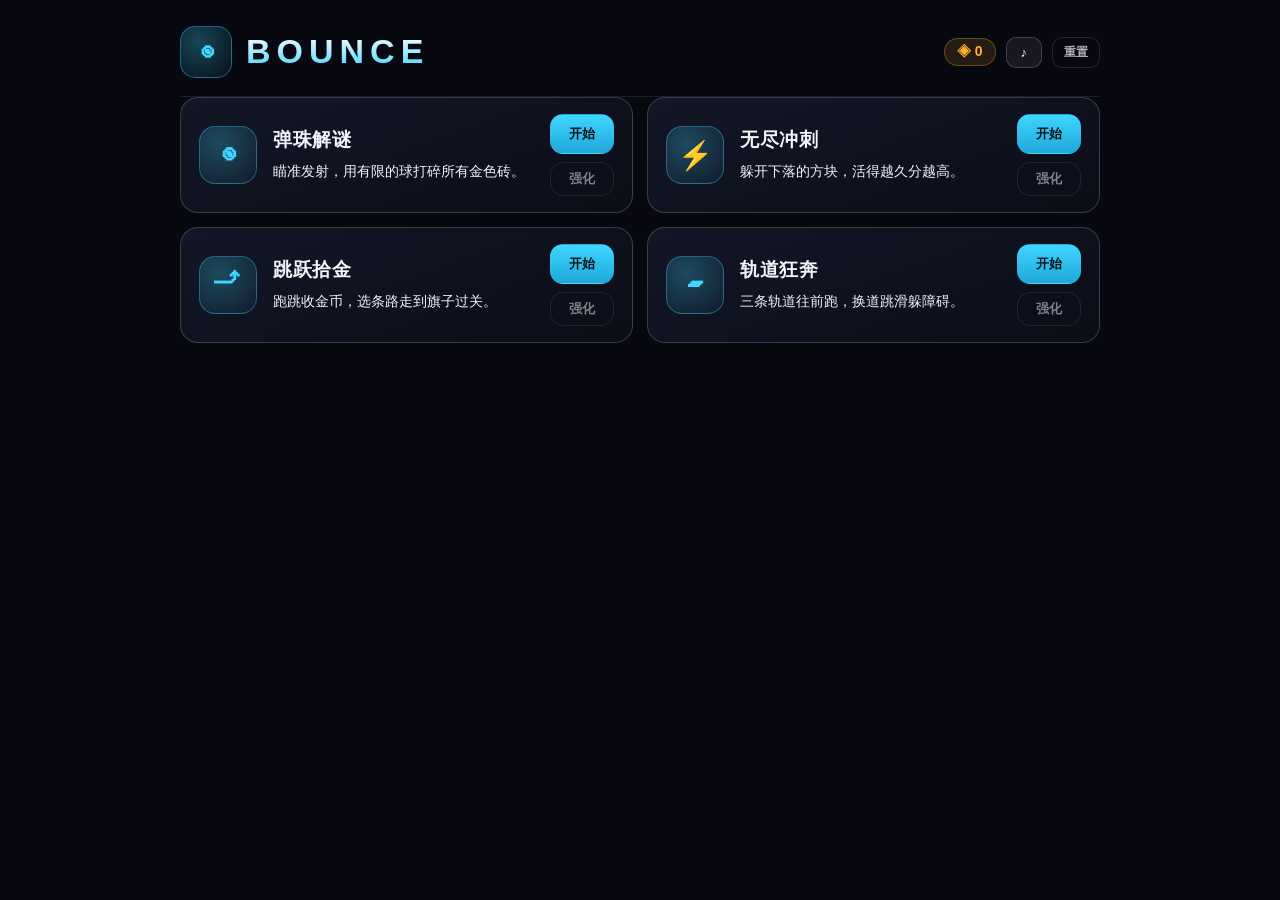
==== commit b1b93b34: "v33: 新增第四个游戏「轨道狂奔」三轨无尽跑酷；3 条命 + 局内 buff + 金币永久强化；发布口径改为小游戏合集" ====
--- a/index.html
+++ b/index.html
@@ -3,13 +3,13 @@
 <head>
 <meta charset="UTF-8">
 <meta name="viewport" content="width=device-width, initial-scale=1.0, maximum-scale=1.0, user-scalable=no">
-<meta name="description" content="BOUNCE · 弹珠解谜、无尽冲刺、跳跃拾金。">
+<meta name="description" content="BOUNCE · 小游戏合集。">
 <title>BOUNCE</title>
 <link rel="icon" href="data:image/svg+xml,%3Csvg xmlns='http://www.w3.org/2000/svg' viewBox='0 0 32 32'%3E%3Ccircle cx='16' cy='16' r='7' fill='%233fd6ff'/%3E%3Cpath d='M4 26 L28 10' stroke='%23ffb02e' stroke-width='3' stroke-linecap='round' stroke-dasharray='4 3'/%3E%3C/svg%3E">
-<link rel="manifest" href="manifest.webmanifest?v=32">
+<link rel="manifest" href="manifest.webmanifest?v=33">
 <meta name="theme-color" content="#05060c">
 <link rel="apple-touch-icon" href="icon-512.png">
-<link rel="stylesheet" href="style.css?v=32">
+<link rel="stylesheet" href="style.css?v=33">
 </head>
 <body>
 <div id="app">
@@ -27,6 +27,7 @@
       <button id="btnBack" class="chip">← 大厅</button>
       <button id="btnMenu" class="chip">菜单</button>
       <button id="btnHopLevels" class="chip hidden">选关</button>
+      <button id="btnRailHow" class="chip hidden">玩法</button>
       <div class="lvname"><b id="hudName">—</b><span id="hudGoal">—</span></div>
       <div class="topright">
         <span id="hudCoin" class="coin">◈ 0</span>
@@ -56,13 +57,23 @@
       <button id="padRotR" class="pk">⟳</button>
     </div>
 
-    <!-- 跳跃拾金的虚拟按键：只在 hop 模式显示，按住左右持续跑、点右下起跳 -->
+    <!-- 虚拟按键：桌面一律不显示，只有触屏设备才出现（MacBook 用方向键 / 拖动） -->
     <div id="hopPad" class="hop-pad hidden">
       <div class="hop-lr">
         <button id="hopLeft" class="hk">◀</button>
         <button id="hopRight" class="hk">▶</button>
       </div>
       <button id="hopJump" class="hk jump">⤴</button>
+    </div>
+    <div id="railPad" class="hop-pad hidden">
+      <div class="hop-lr">
+        <button id="railLeft" class="hk">◀</button>
+        <button id="railRight" class="hk">▶</button>
+      </div>
+      <div class="hop-lr">
+        <button id="railJump" class="hk">⤴</button>
+        <button id="railSlide" class="hk slide">⤓</button>
+      </div>
     </div>
   </div>
 
@@ -205,7 +216,7 @@
         <div class="step"><b>不能二段跳</b><span>只有站在地上（或刚离开平台一眨眼内）才能起跳。踩到怪物头顶会被弹起，这是唯一能在空中再升一次的方式，还给 3 金币。</span></div>
         <div class="step"><b>命</b><span>3 条命。碰尖刺、撞怪物侧面、掉出屏幕各扣 1 条，扣完就 GAME OVER，重来本关。扣命后短暂无敌，护盾能挡一次。</span></div>
         <div class="step"><b>三星</b><span>通关 1 星，本关金币吃到七成再 1 星，一条命没掉再 1 星。星级只记录，不锁关卡。</span></div>
-        <div class="step"><b>金币</b><span>本关金币进合集统一金库，三个游戏共用。通关额外按星级给奖励，去「强化」买永久升级。</span></div>
+        <div class="step"><b>金币</b><span>本关金币进合集统一金库，各游戏共用。通关额外按星级给奖励，去「强化」买永久升级。</span></div>
       </div>
       <button id="btnHopHowBack" class="btn primary">知道了</button>
     </div>
@@ -222,6 +233,49 @@
         <button id="btnHopNext" class="btn primary">下一关</button>
         <button id="btnHopResultLevels" class="btn ghost">选关</button>
         <button id="btnHopResultHub" class="btn ghost">回大厅</button>
+      </div>
+    </div>
+  </div>
+
+  <!-- Rail upgrades -->
+  <div id="screenRailShop" class="screen hidden">
+    <div class="li">
+      <div class="lhead">
+        <h2>轨道狂奔 · 强化</h2>
+        <span class="coin big">◈ <b id="railWallet">0</b></span>
+      </div>
+      <p class="uphint">跑出来的金币买永久强化，阵亡保留，跨局生效。</p>
+      <div id="railUpList" class="uplist"></div>
+      <button id="btnRailBack" class="btn ghost">返回大厅</button>
+    </div>
+  </div>
+
+  <!-- Rail how to play -->
+  <div id="screenRailHow" class="screen hidden">
+    <div class="hi">
+      <h2>怎么玩</h2>
+      <div class="hl">
+        <div class="step"><b>目标</b><span>三条轨道一直往前跑，没有终点。跑得越远分越高，速度也会越来越快。</span></div>
+        <div class="step"><b>换道</b><span><kbd>←→</kbd> 或 <kbd>A D</kbd> 左右换一条道。触屏点屏幕方向键，或在画面上左右拖动。</span></div>
+        <div class="step"><b>跳</b><span><kbd>↑</kbd> / <kbd>W</kbd> / <kbd>空格</kbd> 跳过橙色低栏。在画面上往上拖也行。</span></div>
+        <div class="step"><b>下滑</b><span><kbd>↓</kbd> / <kbd>S</kbd> 从黄色横杆下面钻过去。在画面上往下拖也行。</span></div>
+        <div class="step"><b>红色车厢</b><span>跳和钻都没用，只能提前换道。每一排至少留一条空道，不会把你堵死。</span></div>
+        <div class="step"><b>3 条命</b><span>撞障碍扣 1 条命，扣完就结束；扣命后短暂无敌。护盾能挡一次。捡金币攒金库。</span></div>
+        <div class="step"><b>加 buff</b><span>绿色 ◎ 磁石自动吸金币、橙色 ×2 分数翻倍，都限时；蓝色 ⬡ 护盾能挡一次伤害，不过期。金币还能去「强化」买永久加成：多一条命、开局带护盾、磁石范围、得分加成。</span></div>
+      </div>
+      <button id="btnRailHowBack" class="btn primary">知道了</button>
+    </div>
+  </div>
+
+  <!-- Rail game over -->
+  <div id="screenRailResult" class="screen hidden">
+    <div class="ri">
+      <p id="railRTitle" class="rtitle lose">游戏结束</p>
+      <div id="railRStats" class="rstats"></div>
+      <div class="rbtns">
+        <button id="btnRailAgain" class="btn primary">再来一次</button>
+        <button id="btnRailShopResult" class="btn ghost">强化</button>
+        <button id="btnRailResultHub" class="btn ghost">回大厅</button>
       </div>
     </div>
   </div>
@@ -273,19 +327,20 @@
 </div>
 
 <!-- ?v= is the cache stamp: bump every v= by one each time code changes, so the browser re-downloads. -->
-<script src="js/util.js?v=32"></script>
-<script src="js/audio.js?v=32"></script>
-<script src="js/music.js?v=32"></script>
-<script src="js/board.js?v=32"></script>
-<script src="js/physics.js?v=32"></script>
-<script src="js/levelgen.js?v=32"></script>
-<script src="js/fx.js?v=32"></script>
-<script src="js/render.js?v=32"></script>
-<script src="js/meta.js?v=32"></script>
-<script src="js/game.js?v=32"></script>
-<script src="js/runner.js?v=32"></script>
-<script src="js/hop.js?v=32"></script>
-<script src="js/ui.js?v=32"></script>
-<script src="js/main.js?v=32"></script>
+<script src="js/util.js?v=33"></script>
+<script src="js/audio.js?v=33"></script>
+<script src="js/music.js?v=33"></script>
+<script src="js/board.js?v=33"></script>
+<script src="js/physics.js?v=33"></script>
+<script src="js/levelgen.js?v=33"></script>
+<script src="js/fx.js?v=33"></script>
+<script src="js/render.js?v=33"></script>
+<script src="js/meta.js?v=33"></script>
+<script src="js/game.js?v=33"></script>
+<script src="js/runner.js?v=33"></script>
+<script src="js/hop.js?v=33"></script>
+<script src="js/rail.js?v=33"></script>
+<script src="js/ui.js?v=33"></script>
+<script src="js/main.js?v=33"></script>
 </body>
 </html>
--- a/style.css
+++ b/style.css
@@ -310,7 +310,8 @@
   width:76px;height:76px;font-size:32px;color:#04121a;
   background:linear-gradient(180deg,var(--cyan),#1fa8d8);border-color:transparent;
 }
-/* 跳跃拾金：顶栏不重复显示合集金币（画布内已有本局金币）；提示条是空的，直接不占位 */
+.hk.slide{color:#04121a;background:linear-gradient(180deg,#ffd06a,#e09b12);border-color:transparent}
+/* 跳跃拾金 / 轨道狂奔：顶栏不重复显示合集金币（画布内已有本局数字）；提示条是空的，直接不占位 */
 #hud.hop-mode #hudCoin{display:none}
 #hud.hop-mode .autoline{display:none}
 @media (max-width:640px){
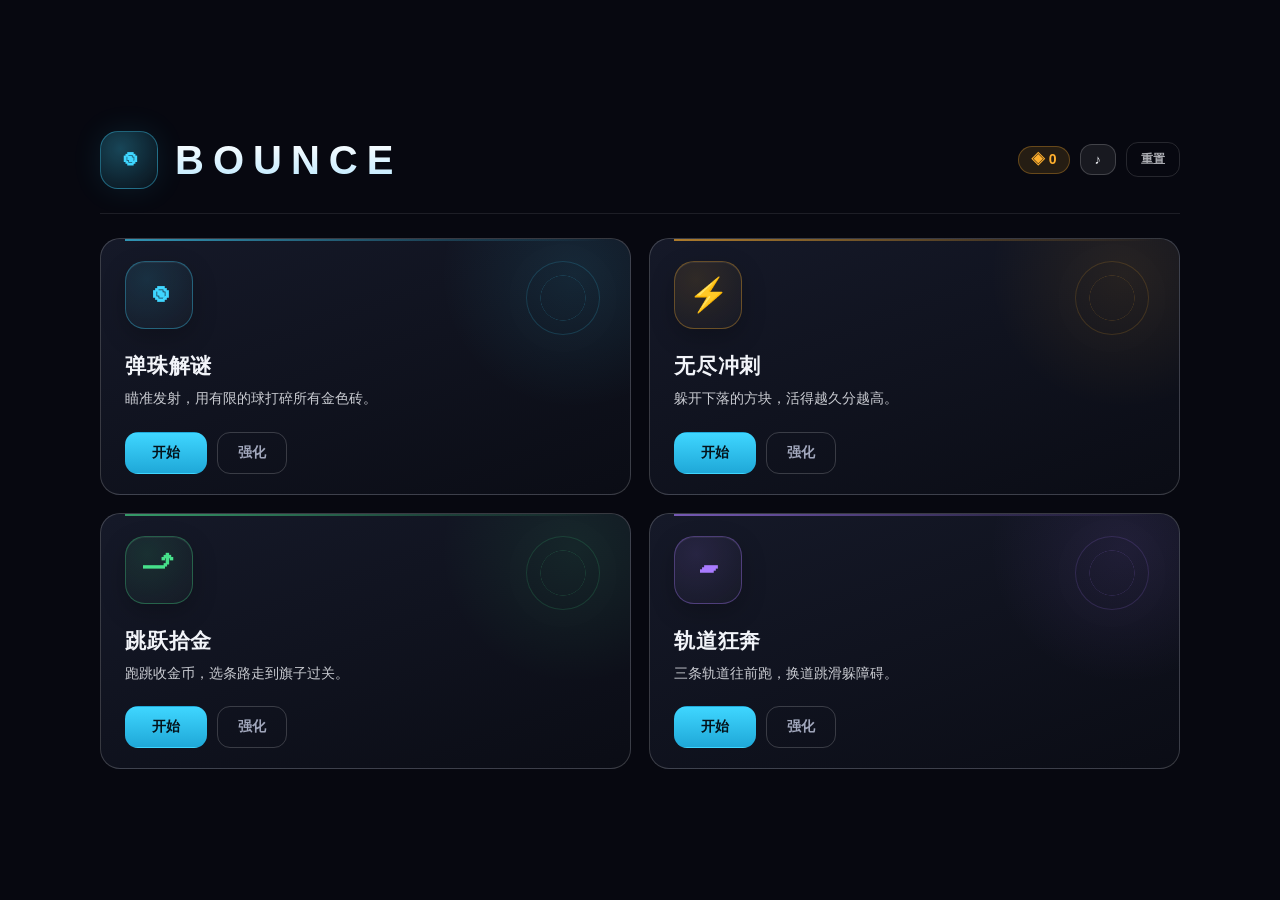
==== commit 47c41f1a: "v35: 重做主页大厅 — 内容垂直居中、2x2 大卡、每游戏一个识别色、图形区与可读强化按钮；手机端防横向溢出" ====
--- a/index.html
+++ b/index.html
@@ -6,10 +6,10 @@
 <meta name="description" content="BOUNCE · 小游戏合集。">
 <title>BOUNCE</title>
 <link rel="icon" href="data:image/svg+xml,%3Csvg xmlns='http://www.w3.org/2000/svg' viewBox='0 0 32 32'%3E%3Ccircle cx='16' cy='16' r='7' fill='%233fd6ff'/%3E%3Cpath d='M4 26 L28 10' stroke='%23ffb02e' stroke-width='3' stroke-linecap='round' stroke-dasharray='4 3'/%3E%3C/svg%3E">
-<link rel="manifest" href="manifest.webmanifest?v=33">
+<link rel="manifest" href="manifest.webmanifest?v=35">
 <meta name="theme-color" content="#05060c">
 <link rel="apple-touch-icon" href="icon-512.png">
-<link rel="stylesheet" href="style.css?v=33">
+<link rel="stylesheet" href="style.css?v=35">
 </head>
 <body>
 <div id="app">
@@ -255,13 +255,14 @@
     <div class="hi">
       <h2>怎么玩</h2>
       <div class="hl">
-        <div class="step"><b>目标</b><span>三条轨道一直往前跑，没有终点。跑得越远分越高，速度也会越来越快。</span></div>
-        <div class="step"><b>换道</b><span><kbd>←→</kbd> 或 <kbd>A D</kbd> 左右换一条道。触屏点屏幕方向键，或在画面上左右拖动。</span></div>
-        <div class="step"><b>跳</b><span><kbd>↑</kbd> / <kbd>W</kbd> / <kbd>空格</kbd> 跳过橙色低栏。在画面上往上拖也行。</span></div>
-        <div class="step"><b>下滑</b><span><kbd>↓</kbd> / <kbd>S</kbd> 从黄色横杆下面钻过去。在画面上往下拖也行。</span></div>
-        <div class="step"><b>红色车厢</b><span>跳和钻都没用，只能提前换道。每一排至少留一条空道，不会把你堵死。</span></div>
-        <div class="step"><b>3 条命</b><span>撞障碍扣 1 条命，扣完就结束；扣命后短暂无敌。护盾能挡一次。捡金币攒金库。</span></div>
-        <div class="step"><b>加 buff</b><span>绿色 ◎ 磁石自动吸金币、橙色 ×2 分数翻倍，都限时；蓝色 ⬡ 护盾能挡一次伤害，不过期。金币还能去「强化」买永久加成：多一条命、开局带护盾、磁石范围、得分加成。</span></div>
+        <div class="step"><b>目标</b><span>三条轨道一直往前跑，没有终点，越跑越快。</span></div>
+        <div class="step"><b>换道</b><span><kbd>←→</kbd> 或 <kbd>A D</kbd> 换道；触屏点方向键，或左右拖动。</span></div>
+        <div class="step"><b>跳 / 下滑</b><span><kbd>↑</kbd> / <kbd>空格</kbd> 跳过橙色低栏，<kbd>↓</kbd> 钻过黄色横杆；上下拖动也行。</span></div>
+        <div class="step"><b>红色车厢</b><span>跳和钻都没用，只能提前换道。每排至少留一条空道，标线会提前亮出安全道。</span></div>
+        <div class="step"><b>金币在险道</b><span>金币串在有障碍的道上，跳着滑着穿过去才拿得满；空道只留一枚。</span></div>
+        <div class="step"><b>连击</b><span>跳过、钻过、擦着车厢过都攒连击，得分和金币跟着涨，撞一次清零；障碍两三排一组。</span></div>
+        <div class="step"><b>3 条命</b><span>撞一次扣 1 条，扣完结束；护盾挡一次，冲刺段没有障碍。</span></div>
+        <div class="step"><b>加 buff</b><span>绿色 ◎ 磁石、橙色 ×2 限时；蓝色 ⬡ 护盾挡一次。金币去「强化」买永久加成。</span></div>
       </div>
       <button id="btnRailHowBack" class="btn primary">知道了</button>
     </div>
@@ -327,20 +328,20 @@
 </div>
 
 <!-- ?v= is the cache stamp: bump every v= by one each time code changes, so the browser re-downloads. -->
-<script src="js/util.js?v=33"></script>
-<script src="js/audio.js?v=33"></script>
-<script src="js/music.js?v=33"></script>
-<script src="js/board.js?v=33"></script>
-<script src="js/physics.js?v=33"></script>
-<script src="js/levelgen.js?v=33"></script>
-<script src="js/fx.js?v=33"></script>
-<script src="js/render.js?v=33"></script>
-<script src="js/meta.js?v=33"></script>
-<script src="js/game.js?v=33"></script>
-<script src="js/runner.js?v=33"></script>
-<script src="js/hop.js?v=33"></script>
-<script src="js/rail.js?v=33"></script>
-<script src="js/ui.js?v=33"></script>
-<script src="js/main.js?v=33"></script>
+<script src="js/util.js?v=35"></script>
+<script src="js/audio.js?v=35"></script>
+<script src="js/music.js?v=35"></script>
+<script src="js/board.js?v=35"></script>
+<script src="js/physics.js?v=35"></script>
+<script src="js/levelgen.js?v=35"></script>
+<script src="js/fx.js?v=35"></script>
+<script src="js/render.js?v=35"></script>
+<script src="js/meta.js?v=35"></script>
+<script src="js/game.js?v=35"></script>
+<script src="js/runner.js?v=35"></script>
+<script src="js/hop.js?v=35"></script>
+<script src="js/rail.js?v=35"></script>
+<script src="js/ui.js?v=35"></script>
+<script src="js/main.js?v=35"></script>
 </body>
 </html>
--- a/style.css
+++ b/style.css
@@ -190,14 +190,15 @@
 
 /* 怎么玩 */
 .hi{max-width:620px;color:var(--t1)}
-.hi h2{font-size:26px;font-weight:900;margin-bottom:18px}
+.hi h2{font-size:26px;font-weight:900;margin-bottom:14px}
 /* 只作用于玩法页 .hi 里的列表：结算页的 .rstats div.hl 是「高亮行」，同名但完全不同的东西 */
-.hi .hl{display:flex;flex-direction:column;gap:14px;font-size:14px;line-height:1.7}
+.hi .hl{display:flex;flex-direction:column;gap:10px;font-size:14px;line-height:1.65}
 .hi .hl > div{
   background:var(--card);border:1px solid var(--line);border-left:3px solid var(--cyan);
-  border-radius:0 12px 12px 0;padding:14px 18px;
-}
-.hi .hl > div > b{display:block;font-size:14.5px;font-weight:800;margin-bottom:4px;color:var(--cyan)}
+  border-radius:0 12px 12px 0;padding:10px 18px;
+}
+.hi .hl > div > b{display:block;font-size:14.5px;font-weight:800;margin-bottom:2px;color:var(--cyan)}
+.hi > .btn{margin-top:12px}
 .hi .hl .step > b{color:var(--amber)}
 .hi .hl span{color:var(--t2)}
 .hi .hl b{color:var(--t1)}
@@ -334,27 +335,31 @@
 .backlink:hover{color:var(--t1)}
 .hub .sub{color:var(--t2);font-size:13.5px;margin-top:10px;letter-spacing:.5px}
 
-.hub-screen{padding:26px 24px;background:#070810}
-.hub-screen > *{margin:0 auto}
-.portal{width:100%;max-width:920px;position:relative}
+/* 大厅：整块内容在视口里垂直居中，内容比视口高时自然回到顶部并可滚动，
+   不再出现「卡片全挤在上面、下面一大片空」的失衡。 */
+.hub-screen{padding:34px 28px;background:#070810}
+.hub-screen > *{margin:auto}
+.portal{width:100%;max-width:1080px;min-width:0;position:relative}
 .portal-head{
-  display:flex;align-items:center;justify-content:space-between;gap:20px;flex-wrap:wrap;
-  padding-bottom:18px;border-bottom:1px solid var(--line);
-}
-.brand{display:flex;align-items:center;gap:14px}
+  display:flex;align-items:center;justify-content:space-between;gap:20px;flex-wrap:wrap;min-width:0;
+  padding-bottom:24px;margin-bottom:24px;border-bottom:1px solid var(--line);
+}
+.brand{display:flex;align-items:center;gap:17px;min-width:0}
 .brand-mark{
-  width:52px;height:52px;flex:none;border-radius:15px;
-  display:flex;align-items:center;justify-content:center;font-size:26px;font-weight:900;
+  width:58px;height:58px;flex:none;border-radius:18px;
+  display:flex;align-items:center;justify-content:center;font-size:28px;font-weight:900;
   background:radial-gradient(circle at 35% 30%,rgba(63,214,255,.3),rgba(63,214,255,.04));
   border:1px solid rgba(63,214,255,.38);color:var(--cyan);
+  box-shadow:0 0 30px rgba(63,214,255,.10);
 }
 .brand-txt h1{
-  font-size:34px;font-weight:900;letter-spacing:6px;line-height:1.05;
-  background:linear-gradient(180deg,#fff,var(--cyan));-webkit-background-clip:text;background-clip:text;
+  font-size:40px;font-weight:900;letter-spacing:9px;line-height:1.05;
+  background:linear-gradient(180deg,#fff,#bfeaff);-webkit-background-clip:text;background-clip:text;
   -webkit-text-fill-color:transparent;
 }
 .portal-wallet{display:flex;align-items:center;gap:10px;flex-wrap:wrap}
-.chip.ghost{background:transparent;opacity:.7;padding:6px 11px;font-size:12px}
+.portal-wallet .chip{border-radius:12px}
+.chip.ghost{background:transparent;opacity:.7;padding:8px 14px;font-size:12px}
 
 .portal-continue{
   display:flex;align-items:center;justify-content:space-between;gap:16px;
@@ -385,30 +390,58 @@
 }
 .search input::placeholder{color:var(--t3)}
 
+/* 四张卡做成 2×2 的大砖，竖排信息层级：图形 → 名字 + 一句白字 → 操作。
+   每张卡只靠一个克制的识别色区分，不额外加标签、角标或说明文字。 */
 .gamecards{
-  display:grid;grid-template-columns:repeat(auto-fill,minmax(420px,1fr));
-  gap:14px;width:100%;max-width:none;margin:0;
+  display:grid;grid-template-columns:repeat(2,minmax(0,1fr));
+  gap:18px;width:100%;max-width:none;margin:0;
 }
 .gcard{
-  display:flex;align-items:center;gap:16px;text-align:left;min-height:104px;
-  background:linear-gradient(160deg,rgba(20,24,40,.94),rgba(12,14,23,.94));
-  border:1px solid var(--line2);border-radius:18px;padding:16px 18px;
-  transition:.16s;
-}
-.gcard:hover{transform:translateY(-3px);border-color:var(--cyan);box-shadow:0 14px 34px rgba(0,0,0,.4)}
+  --accent:#3fd6ff;--tint:rgba(63,214,255,.13);--edge:rgba(63,214,255,.34);--glow:rgba(63,214,255,.10);
+  position:relative;overflow:hidden;
+  display:flex;flex-direction:column;text-align:left;min-height:238px;
+  padding:22px 24px 20px;
+  background:linear-gradient(160deg,rgba(22,26,42,.96),rgba(11,13,22,.96));
+  border:1px solid var(--line2);border-radius:20px;
+  transition:transform .18s,border-color .18s,box-shadow .18s;
+}
+.gcard[data-tone="cyan"]{--accent:#3fd6ff;--tint:rgba(63,214,255,.13);--edge:rgba(63,214,255,.34);--glow:rgba(63,214,255,.10)}
+.gcard[data-tone="amber"]{--accent:#ffb02e;--tint:rgba(255,176,46,.12);--edge:rgba(255,176,46,.32);--glow:rgba(255,176,46,.09)}
+.gcard[data-tone="green"]{--accent:#46e08a;--tint:rgba(70,224,138,.12);--edge:rgba(70,224,138,.32);--glow:rgba(70,224,138,.09)}
+.gcard[data-tone="violet"]{--accent:#a97bff;--tint:rgba(169,123,255,.13);--edge:rgba(169,123,255,.34);--glow:rgba(169,123,255,.10)}
+.gcard::before{
+  content:"";position:absolute;left:24px;right:24px;top:0;height:2px;
+  background:linear-gradient(90deg,var(--accent),transparent);opacity:.65;pointer-events:none;
+}
+.gcard::after{
+  content:"";position:absolute;right:-80px;top:-100px;width:270px;height:270px;border-radius:50%;
+  background:radial-gradient(circle,var(--glow),transparent 70%);pointer-events:none;
+}
+.gcard:hover{transform:translateY(-4px);border-color:var(--accent);box-shadow:0 18px 40px rgba(0,0,0,.46)}
+
+.gart{position:relative;z-index:1;display:flex;align-items:flex-start;justify-content:space-between;height:78px}
 .gico{
-  flex:0 0 auto;width:58px;height:58px;border-radius:16px;
+  flex:0 0 auto;width:68px;height:68px;border-radius:20px;
   display:flex;align-items:center;justify-content:center;
-  font-size:28px;font-weight:900;
-  background:radial-gradient(circle at 35% 30%,rgba(63,214,255,.28),rgba(63,214,255,.04));
-  border:1px solid rgba(63,214,255,.35);color:var(--cyan);
-}
-.gbody{flex:1 1 auto;display:flex;flex-direction:column;gap:7px;min-width:0}
-.gbody b{font-size:19px;font-weight:900;letter-spacing:.5px}
-.gdesc{font-size:14px;color:var(--t1);line-height:1.6}
-.gacts{flex:0 0 auto;display:flex;flex-direction:column;gap:8px;align-items:stretch}
-.gacts .btn{padding:10px 18px;font-size:13px;white-space:nowrap}
-.gacts .btn.small{padding:7px 12px}
+  font-size:33px;font-weight:900;line-height:1;
+  background:radial-gradient(circle at 32% 26%,var(--tint),rgba(255,255,255,.015));
+  border:1px solid var(--edge);color:var(--accent);
+  box-shadow:inset 0 1px 0 rgba(255,255,255,.06),0 8px 24px rgba(0,0,0,.22);
+}
+.gring{
+  flex:0 0 auto;width:74px;height:74px;margin:0 6px 0 0;border-radius:50%;
+  border:1px solid var(--edge);opacity:.5;
+  box-shadow:0 0 0 17px rgba(255,255,255,.013),0 0 0 35px rgba(255,255,255,.008);
+  background:radial-gradient(circle,transparent 43%,var(--edge) 44%,transparent 45%);
+}
+.gbody{position:relative;z-index:1;display:flex;flex-direction:column;gap:9px;min-width:0;margin-top:14px}
+.gbody b{font-size:21px;font-weight:900;letter-spacing:.8px;line-height:1.2}
+.gdesc{font-size:14px;color:var(--t1);line-height:1.6;opacity:.82}
+.gacts{position:relative;z-index:1;margin-top:auto;padding-top:22px;display:flex;align-items:center;gap:10px}
+.gacts .btn{padding:11px 26px;font-size:13.5px;white-space:nowrap}
+/* 全局 .btn.small 是为旧列表压暗的小按钮，放进大卡里几乎看不见，这里恢复可读对比度 */
+.gacts .btn.small{padding:11px 20px;font-size:13.5px;opacity:1;color:var(--t2)}
+.gacts .btn.small:hover{opacity:1;color:var(--t1);border-color:var(--accent)}
 .portal-empty{text-align:center;color:var(--t3);font-size:14px;padding:48px 0}
 
 /* 选关：分段 + 跳关 */
@@ -429,13 +462,30 @@
 }
 .jump input:focus{border-color:var(--cyan)}
 
+@media (max-width:820px){
+  .hub-screen{padding:24px 20px;touch-action:pan-y}
+  .portal-head{padding-bottom:18px;margin-bottom:18px}
+  .portal-wallet{min-width:0}
+  .gamecards{grid-template-columns:minmax(0,1fr);gap:12px}
+  .gcard{min-height:172px;padding:18px 20px 16px;border-radius:17px}
+  .gart{height:58px}
+  .gico{width:54px;height:54px;border-radius:16px;font-size:27px}
+  .gring{width:54px;height:54px;box-shadow:0 0 0 12px rgba(255,255,255,.013),0 0 0 24px rgba(255,255,255,.008)}
+  .gbody{margin-top:10px;gap:6px}
+  .gbody b{font-size:19px}
+  .gacts{padding-top:14px}
+  .gacts .btn{flex:1;min-width:0;text-align:center;padding:10px 12px;font-size:13px}
+  .gacts .btn.small{padding:10px 12px;font-size:13px}
+}
 @media (max-width:640px){
   .hub-screen{padding:20px 16px}
-  .portal-head{align-items:flex-start}
-  .brand-txt h1{font-size:27px}
-  .gamecards{grid-template-columns:1fr}
-  .gcard{flex-wrap:wrap}
-  .gacts{flex-direction:row;width:100%}
-  .gacts .btn{flex:1}
-}
-
+  .portal-head{align-items:flex-start;gap:12px}
+  .brand{gap:12px}
+  .brand-mark{width:46px;height:46px;border-radius:14px;font-size:22px}
+  .brand-txt h1{font-size:29px;letter-spacing:6px}
+  .portal-wallet .coin{font-size:13px;padding:4px 10px}
+  .gcard::before{left:20px;right:20px}
+  .gbody b{font-size:18px}
+  .gdesc{font-size:13.5px}
+}
+
